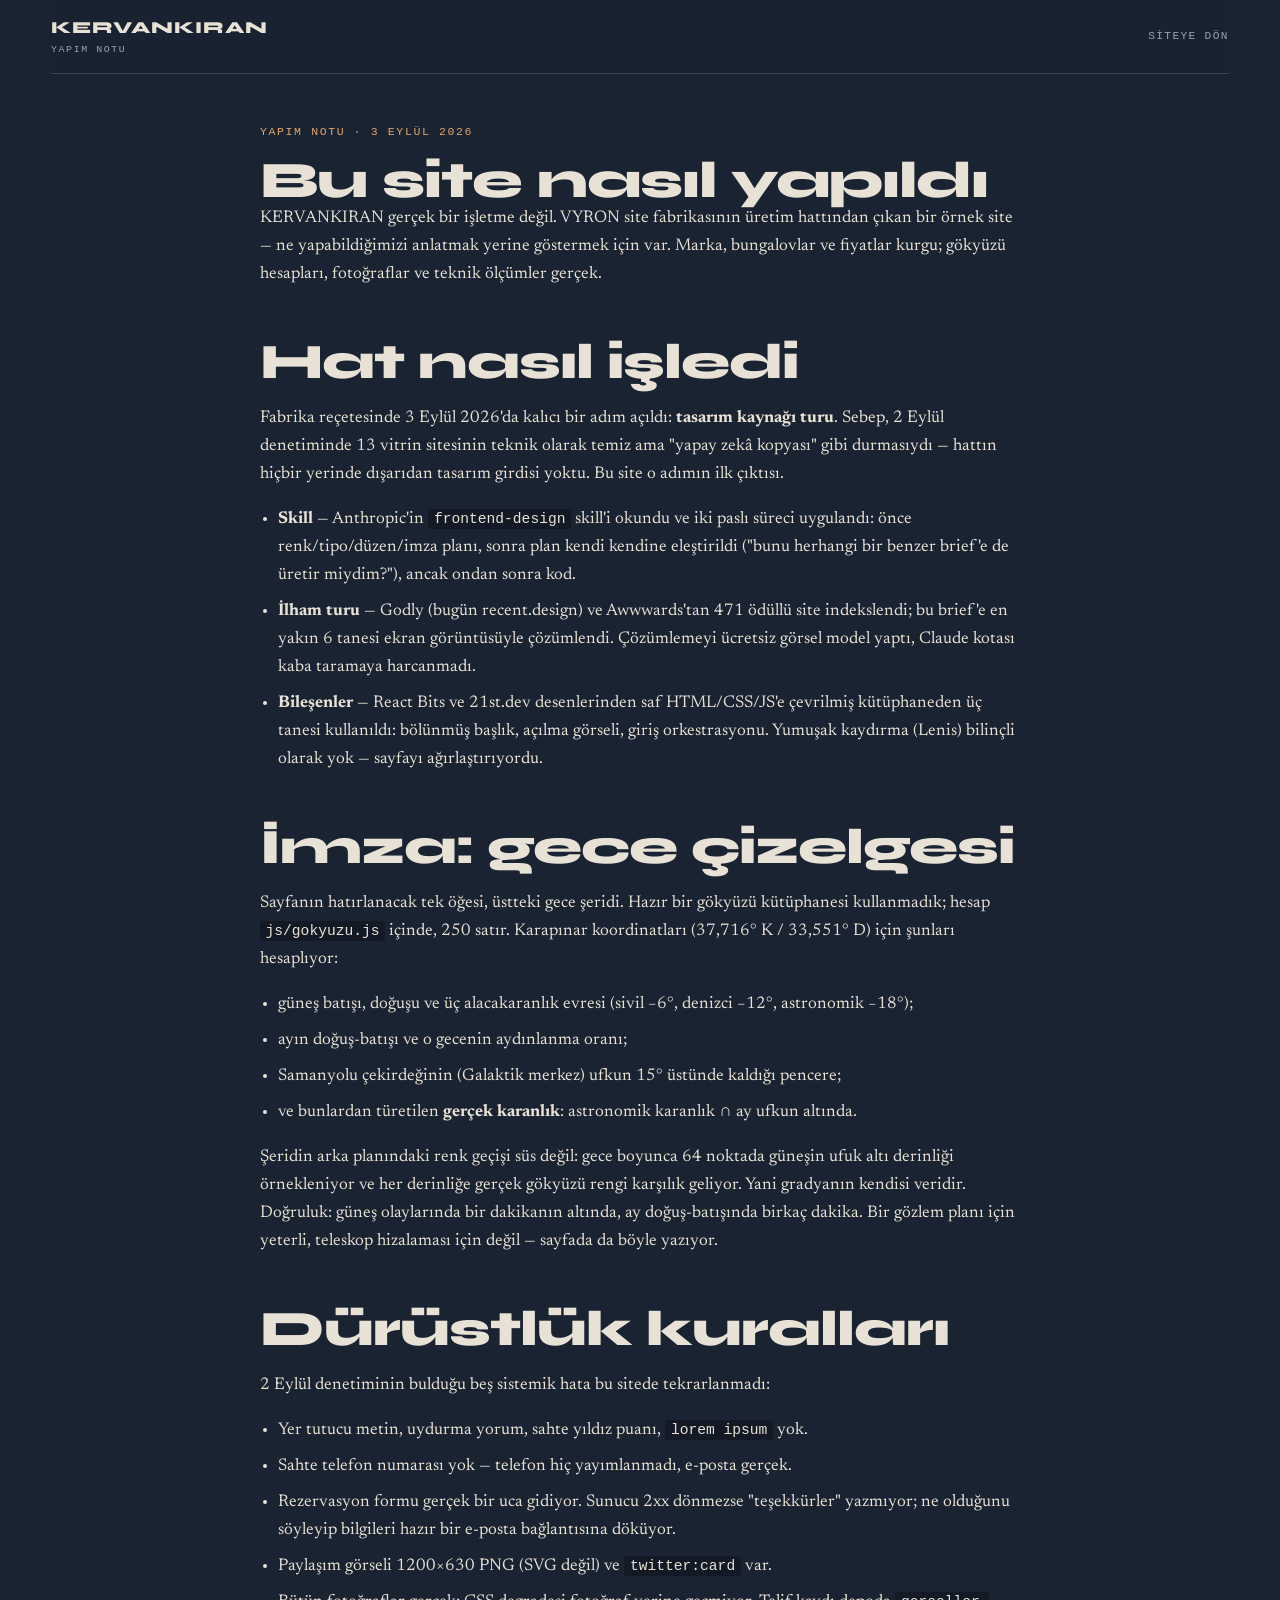
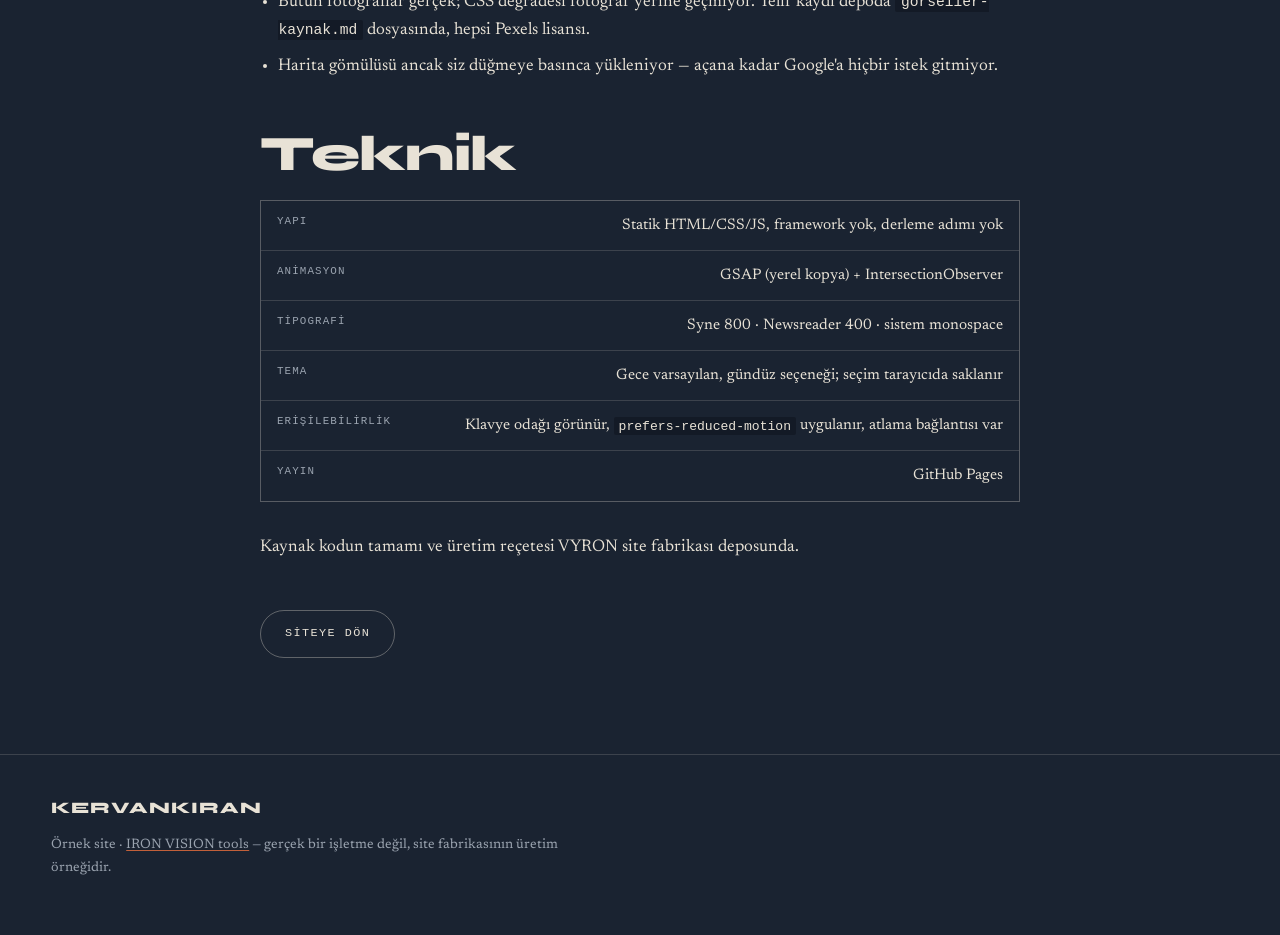
==== rehber/index.html @ e102bf7e "KERVANKIRAN — Karapinar gece kampi ornek sitesi Site fabrikasinin 03.09 tasarim kaynagi turu recetes" ====
<!DOCTYPE html>
<html lang="tr">
<head>
<meta charset="utf-8">
<meta name="viewport" content="width=device-width, initial-scale=1">
<title>Bu site nasıl yapıldı — KERVANKIRAN yapım notu</title>
<meta name="description" content="KERVANKIRAN örnek sitesinin yapım notu: tasarım kaynağı turu, gece çizelgesi hesabı, kullanılan bileşenler, telif ve ölçümler.">
<link rel="canonical" href="https://erdemirigiz-dotcom.github.io/astro-kamp/rehber/">
<meta name="robots" content="index, follow">
<meta property="og:type" content="article">
<meta property="og:locale" content="tr_TR">
<meta property="og:title" content="Bu site nasıl yapıldı — KERVANKIRAN yapım notu">
<meta property="og:description" content="Tasarım kaynağı turu, gerçek gökyüzü hesabı, bileşenler, telif ve ölçümler.">
<meta property="og:url" content="https://erdemirigiz-dotcom.github.io/astro-kamp/rehber/">
<meta property="og:image" content="https://erdemirigiz-dotcom.github.io/astro-kamp/og-kapak.png">
<meta property="og:image:width" content="1200">
<meta property="og:image:height" content="630">
<meta name="twitter:card" content="summary_large_image">
<meta name="twitter:image" content="https://erdemirigiz-dotcom.github.io/astro-kamp/og-kapak.png">
<meta name="theme-color" content="#1A2331">
<link rel="icon" href="data:image/svg+xml,%3Csvg xmlns='http://www.w3.org/2000/svg' viewBox='0 0 32 32'%3E%3Crect width='32' height='32' fill='%231A2331'/%3E%3Ccircle cx='16' cy='16' r='4' fill='%23E0A46B'/%3E%3Ccircle cx='7' cy='8' r='1.4' fill='%23E8E2D6'/%3E%3Ccircle cx='25' cy='23' r='1.4' fill='%23E8E2D6'/%3E%3Ccircle cx='24' cy='7' r='1' fill='%237FA9C9'/%3E%3C/svg%3E">
<link rel="preconnect" href="https://fonts.googleapis.com">
<link rel="preconnect" href="https://fonts.gstatic.com" crossorigin>
<link rel="stylesheet" href="https://fonts.googleapis.com/css2?family=Newsreader:wght@400&family=Syne:wght@800&display=swap">
<link rel="stylesheet" href="../css/site.css">
<style>
  .rehber { width: min(760px, 92vw); margin-inline: auto; padding: 3rem 0 5rem; }
  .rehber h2 { margin: 3rem 0 1rem; }
  .rehber h3 { margin: 2rem 0 .6rem; }
  .rehber ul { padding-left: 1.15rem; }
  .rehber li { margin-bottom: .5rem; }
  .rehber code { font-family: var(--veri); font-size: .86em;
    background: var(--gok-derin); padding: .12em .38em; border-radius: 2px; }
  .rehber .olcum { margin: 1.2rem 0 2rem; }
</style>
</head>
<body>
<a class="atla" href="#icerik">İçeriğe atla</a>
<header class="ust">
  <a class="marka" href="../"><span class="marka-ad">KERVANKIRAN</span><span class="marka-alt">yapım notu</span></a>
  <nav class="ust-gez" aria-label="Bölümler"><a href="../">Siteye dön</a></nav>
</header>

<main class="rehber" id="icerik">
  <p class="veri etiket">Yapım notu · 3 Eylül 2026</p>
  <h1 style="font-size:clamp(2rem,5vw,3.2rem)">Bu site nasıl yapıldı</h1>
  <p>KERVANKIRAN gerçek bir işletme değil. VYRON site fabrikasının üretim hattından çıkan bir
    örnek site — ne yapabildiğimizi anlatmak yerine göstermek için var. Marka, bungalovlar ve
    fiyatlar kurgu; gökyüzü hesapları, fotoğraflar ve teknik ölçümler gerçek.</p>

  <h2>Hat nasıl işledi</h2>
  <p>Fabrika reçetesinde 3 Eylül 2026'da kalıcı bir adım açıldı: <strong>tasarım kaynağı turu</strong>.
    Sebep, 2 Eylül denetiminde 13 vitrin sitesinin teknik olarak temiz ama "yapay zekâ kopyası" gibi
    durmasıydı — hattın hiçbir yerinde dışarıdan tasarım girdisi yoktu. Bu site o adımın ilk çıktısı.</p>
  <ul>
    <li><strong>Skill</strong> — Anthropic'in <code>frontend-design</code> skill'i okundu ve iki paslı
      süreci uygulandı: önce renk/tipo/düzen/imza planı, sonra plan kendi kendine eleştirildi
      ("bunu herhangi bir benzer brief'e de üretir miydim?"), ancak ondan sonra kod.</li>
    <li><strong>İlham turu</strong> — Godly (bugün recent.design) ve Awwwards'tan 471 ödüllü site
      indekslendi; bu brief'e en yakın 6 tanesi ekran görüntüsüyle çözümlendi. Çözümlemeyi ücretsiz
      görsel model yaptı, Claude kotası kaba taramaya harcanmadı.</li>
    <li><strong>Bileşenler</strong> — React Bits ve 21st.dev desenlerinden saf HTML/CSS/JS'e çevrilmiş
      kütüphaneden üç tanesi kullanıldı: bölünmüş başlık, açılma görseli, giriş orkestrasyonu.
      Yumuşak kaydırma (Lenis) bilinçli olarak yok — sayfayı ağırlaştırıyordu.</li>
  </ul>

  <h2>İmza: gece çizelgesi</h2>
  <p>Sayfanın hatırlanacak tek öğesi, üstteki gece şeridi. Hazır bir gökyüzü kütüphanesi kullanmadık;
    hesap <code>js/gokyuzu.js</code> içinde, 250 satır. Karapınar koordinatları (37,716° K / 33,551° D)
    için şunları hesaplıyor:</p>
  <ul>
    <li>güneş batışı, doğuşu ve üç alacakaranlık evresi (sivil −6°, denizci −12°, astronomik −18°);</li>
    <li>ayın doğuş-batışı ve o gecenin aydınlanma oranı;</li>
    <li>Samanyolu çekirdeğinin (Galaktik merkez) ufkun 15° üstünde kaldığı pencere;</li>
    <li>ve bunlardan türetilen <strong>gerçek karanlık</strong>: astronomik karanlık ∩ ay ufkun altında.</li>
  </ul>
  <p>Şeridin arka planındaki renk geçişi süs değil: gece boyunca 64 noktada güneşin ufuk altı derinliği
    örnekleniyor ve her derinliğe gerçek gökyüzü rengi karşılık geliyor. Yani gradyanın kendisi veridir.
    Doğruluk: güneş olaylarında bir dakikanın altında, ay doğuş-batışında birkaç dakika. Bir gözlem
    planı için yeterli, teleskop hizalaması için değil — sayfada da böyle yazıyor.</p>

  <h2>Dürüstlük kuralları</h2>
  <p>2 Eylül denetiminin bulduğu beş sistemik hata bu sitede tekrarlanmadı:</p>
  <ul>
    <li>Yer tutucu metin, uydurma yorum, sahte yıldız puanı, <code>lorem ipsum</code> yok.</li>
    <li>Sahte telefon numarası yok — telefon hiç yayımlanmadı, e-posta gerçek.</li>
    <li>Rezervasyon formu gerçek bir uca gidiyor. Sunucu 2xx dönmezse "teşekkürler" yazmıyor;
      ne olduğunu söyleyip bilgileri hazır bir e-posta bağlantısına döküyor.</li>
    <li>Paylaşım görseli 1200×630 PNG (SVG değil) ve <code>twitter:card</code> var.</li>
    <li>Bütün fotoğraflar gerçek; CSS degradesi fotoğraf yerine geçmiyor. Telif kaydı depoda
      <code>gorseller-kaynak.md</code> dosyasında, hepsi Pexels lisansı.</li>
    <li>Harita gömülüsü ancak siz düğmeye basınca yükleniyor — açana kadar Google'a hiçbir istek gitmiyor.</li>
  </ul>

  <h2>Teknik</h2>
  <dl class="olcum">
    <div><dt>Yapı</dt><dd>Statik HTML/CSS/JS, framework yok, derleme adımı yok</dd></div>
    <div><dt>Animasyon</dt><dd>GSAP (yerel kopya) + IntersectionObserver</dd></div>
    <div><dt>Tipografi</dt><dd>Syne 800 · Newsreader 400 · sistem monospace</dd></div>
    <div><dt>Tema</dt><dd>Gece varsayılan, gündüz seçeneği; seçim tarayıcıda saklanır</dd></div>
    <div><dt>Erişilebilirlik</dt><dd>Klavye odağı görünür, <code>prefers-reduced-motion</code> uygulanır, atlama bağlantısı var</dd></div>
    <div><dt>Yayın</dt><dd>GitHub Pages</dd></div>
  </dl>
  <p>Kaynak kodun tamamı ve üretim reçetesi VYRON site fabrikası deposunda.</p>

  <p style="margin-top:3rem"><a class="dugme dugme-ikincil" href="../">Siteye dön</a></p>
</main>

<footer class="alt">
  <div class="alt-ic">
    <p class="alt-marka">KERVANKIRAN</p>
    <p class="alt-not">Örnek site · <a href="https://ironvisiontools.com" rel="noopener">IRON VISION tools</a>
      — gerçek bir işletme değil, site fabrikasının üretim örneğidir.</p>
  </div>
</footer>
</body>
</html>
---- css/site.css ----
/* KERVANKIRAN — Karapınar gece kampı
 *
 * PALET GEREKÇESİ: gece teması saf siyah DEĞİL. Karanlık gökyüzü bölgesinde gece
 * gerçekten siyah görünmez — hava parıltısı (airglow) yüzünden derin mürekkep
 * lacivertidir. İki vurgu ailesi var: sıcak taraf kamp ateşinin bakırı (--kav,
 * --kav-acik), soğuk taraf yıldız mavisi (--soguk). Tek parlak vurgulu koyu sayfa
 * bugünün en yaygın "yapay zekâ görünümü"dür; buradan kaçınmak bilinçli bir karar
 * (bkz. anayasa/tasarim-kaynagi-turu.md, frontend-design kalibrasyonu).
 * Gündüz teması gecenin negatifi değil: Karapınar'ın güneşte ağarmış alkali toprağı.
 *
 * TİPOGRAFİ: Syne 800 (display — geniş geometrik, gözlemevi tabelası/alet paneli
 * hissi), Newsreader 400 (gövde serif — sayfa bir gece okuması satıyor), sistem
 * monospace (veri/saat — indirme yok ve rakamlar DAİMA tabular; 11.08 dersi:
 * old-style rakam "350 TL"yi yanlış okutuyor). Inter yasak (anayasa).
 */

/* ═══ TOKENLER ═══════════════════════════════════════════════════════════ */
:root {
  --gok:       #1A2331;   /* gece zemini */
  --gok-derin: #131A26;   /* çukur yüzey / panel */
  --tuz:       #E8E2D6;   /* birincil metin */
  --tuz-sonuk: #9AA3AF;   /* ikincil metin */
  --kav:       #C2603A;   /* ateş bakırı — çizgi/işaret */
  --kav-acik:  #E0A46B;   /* amber — veri, düğme zemini */
  --soguk:     #7FA9C9;   /* yıldız mavisi — ikinci vurgu */
  --murekkep:  #16202E;   /* açık zemin üstündeki koyu metin */
  --cizgi:     rgba(232, 226, 214, .16);
  --cizgi-kuv: rgba(232, 226, 214, .34);

  --display: 'Syne', system-ui, -apple-system, sans-serif;
  --govde:   'Newsreader', Georgia, 'Times New Roman', serif;
  --veri:    ui-monospace, SFMono-Regular, 'SF Mono', Menlo, Consolas, monospace;

  --en: min(1180px, 92vw);
  --bosluk: clamp(3.5rem, 8vw, 7rem);
  color-scheme: dark;
}

[data-tema="gunduz"] {
  --gok:       #EDE7DA;
  --gok-derin: #E3DBCA;
  --tuz:       #23262B;
  --tuz-sonuk: #5C6270;
  --kav:       #A6472A;
  --kav-acik:  #A6472A;
  --soguk:     #3D6A8C;
  --murekkep:  #FBF7EF;
  --cizgi:     rgba(35, 38, 43, .18);
  --cizgi-kuv: rgba(35, 38, 43, .38);
  color-scheme: light;
}

/* ═══ TEMEL ══════════════════════════════════════════════════════════════ */
*, *::before, *::after { box-sizing: border-box; }

html { scroll-behavior: smooth; }
@media (prefers-reduced-motion: reduce) { html { scroll-behavior: auto; } }

body {
  margin: 0;
  background: var(--gok);
  color: var(--tuz);
  font-family: var(--govde);
  font-size: 1.0625rem;
  line-height: 1.65;
  -webkit-font-smoothing: antialiased;
  transition: background-color .5s ease, color .5s ease;
  overflow-x: hidden;
}

img { max-width: 100%; height: auto; display: block; }

h1, h2, h3 {
  font-family: var(--display);
  font-weight: 800;
  letter-spacing: -.02em;
  line-height: 1;
  margin: 0;
  text-wrap: balance;
}
h1 { font-size: clamp(2.7rem, 8.5vw, 6rem); line-height: .94; }
/* Hero başlığı, ilham turu çıkarımı 3: gökyüzü fotoğrafıyla iç içe geçen dev
   tipografi. Kelime kelime bölünür (bilesenler/bolunmus-baslik). */
.hero-baslik { font-size: clamp(3rem, 11.5vw, 8.6rem); line-height: .88; }
.kelime { display: inline-block; overflow: hidden; vertical-align: bottom; }
.kelime > span { display: inline-block; will-change: transform; }
h2 { font-size: clamp(1.75rem, 4.4vw, 3.1rem); line-height: 1.04; }
h3 { font-size: clamp(1.15rem, 2vw, 1.4rem); line-height: 1.15; }
p  { margin: 0 0 1rem; }

a { color: inherit; text-decoration-color: var(--kav); text-underline-offset: .18em; }
a:hover { text-decoration-color: var(--kav-acik); }

:focus-visible {
  outline: 2px solid var(--kav-acik);
  outline-offset: 3px;
  border-radius: 2px;
}

.veri {
  font-family: var(--veri);
  font-size: .72rem;
  letter-spacing: .14em;
  text-transform: uppercase;
  font-variant-numeric: tabular-nums;
  color: var(--tuz-sonuk);
}
.etiket { color: var(--kav-acik); margin: 0 0 1rem; }

.atla {
  position: absolute; left: -9999px; top: 0; z-index: 99;
  background: var(--kav-acik); color: var(--murekkep);
  padding: .8rem 1.2rem; font-family: var(--veri); font-size: .8rem;
}
.atla:focus { left: 1rem; top: 1rem; }

.kucuk-not {
  font-size: .875rem; line-height: 1.55; color: var(--tuz-sonuk);
  max-width: 62ch; margin: 1.2rem 0 0;
}

/* ═══ ÜST ŞERİT ══════════════════════════════════════════════════════════ */
.ust {
  position: sticky; top: 0; z-index: 40;
  display: flex; align-items: center; gap: 1.5rem;
  width: var(--en); margin-inline: auto;
  padding: .9rem 0;
  border-bottom: 1px solid var(--cizgi);
  background: color-mix(in srgb, var(--gok) 88%, transparent);
  backdrop-filter: blur(8px);
}
.marka { text-decoration: none; display: grid; margin-right: auto; }
.marka-ad {
  font-family: var(--display); font-weight: 800;
  font-size: 1.05rem; letter-spacing: .06em;
}
.marka-alt { font-family: var(--veri); font-size: .62rem; letter-spacing: .16em;
  text-transform: uppercase; color: var(--tuz-sonuk); }

.ust-gez { display: flex; gap: 1.4rem; }
.ust-gez a {
  font-family: var(--veri); font-size: .7rem; letter-spacing: .12em;
  text-transform: uppercase; text-decoration: none; color: var(--tuz-sonuk);
  padding: .7rem 0; transition: color .2s;
}
.ust-gez a:hover { color: var(--tuz); }
@media (max-width: 860px) { .ust-gez { display: none; } }

.tema-dugme {
  font-family: var(--veri); font-size: .68rem; letter-spacing: .12em;
  text-transform: uppercase; color: var(--tuz);
  background: none; border: 1px solid var(--cizgi-kuv);
  padding: .6rem .9rem; min-height: 44px; cursor: pointer;
  border-radius: 999px; transition: border-color .2s, color .2s;
}
.tema-dugme:hover { border-color: var(--kav-acik); color: var(--kav-acik); }

/* ═══ DÜĞMELER ═══════════════════════════════════════════════════════════ */
.dugme {
  display: inline-flex; align-items: center; justify-content: center;
  min-height: 48px; padding: .85rem 1.5rem;
  font-family: var(--veri); font-size: .74rem; letter-spacing: .12em;
  text-transform: uppercase; text-decoration: none; cursor: pointer;
  border: 1px solid transparent; border-radius: 999px;
  transition: transform .25s cubic-bezier(.2, .8, .3, 1), background-color .2s, border-color .2s;
}
.dugme-birincil { background: var(--kav-acik); color: var(--murekkep); font-weight: 500; }
.dugme-birincil:hover { background: var(--kav); color: #FBF7EF; }
.dugme-ikincil { border-color: var(--cizgi-kuv); color: var(--tuz); }
.dugme-ikincil:hover { border-color: var(--kav-acik); color: var(--kav-acik); }
button.dugme { font: inherit; font-family: var(--veri); font-size: .74rem;
  letter-spacing: .12em; text-transform: uppercase; }

/* ═══ HERO ═══════════════════════════════════════════════════════════════ */
.hero {
  position: relative;
  min-height: min(88vh, 780px);
  display: grid; align-items: end;
  padding: clamp(3rem, 10vh, 7rem) 0 clamp(2rem, 6vh, 4rem);
  overflow: hidden;
}
.hero-gorsel { position: absolute; inset: 0; z-index: 0; }
.hero-gorsel img { width: 100%; height: 100%; object-fit: cover; }
.hero::after {
  content: ''; position: absolute; inset: 0; z-index: 1; pointer-events: none;
  background:
    linear-gradient(to top, var(--gok) 2%, color-mix(in srgb, var(--gok) 55%, transparent) 42%, transparent 78%),
    linear-gradient(to right, color-mix(in srgb, var(--gok) 72%, transparent), transparent 62%);
}
.hero-icerik { position: relative; z-index: 2; width: var(--en); margin-inline: auto; max-width: 100%; }
.hero-veri { display: flex; flex-wrap: wrap; gap: 1.4rem; margin: 0 0 1.4rem; color: var(--soguk); }
.hero-veri span { position: relative; }
.hero-veri span + span::before {
  content: ''; position: absolute; left: -.85rem; top: 50%;
  width: 3px; height: 3px; border-radius: 50%; background: var(--kav); transform: translateY(-50%);
}
.hero-metin { max-width: 48ch; margin: 1.6rem 0 2rem; font-size: 1.15rem; }
.hero-dugmeler { display: flex; flex-wrap: wrap; gap: .8rem; }
.hero-kaydir {
  position: absolute; z-index: 2; bottom: 1.2rem; right: max(4vw, calc((100vw - var(--en)) / 2));
  margin: 0; color: var(--tuz-sonuk);
}
@media (max-width: 700px) { .hero-kaydir { display: none; } }

/* ═══ BÖLÜM İSKELETİ ════════════════════════════════════════════════════ */
.bolum { width: var(--en); margin-inline: auto; padding: var(--bosluk) 0; }
.bolum-bas { max-width: 60ch; margin-bottom: clamp(2.5rem, 5vw, 4rem); }
.bolum-bas .acik { margin-top: 1.4rem; color: var(--tuz-sonuk); }
.bolum-bas .acik strong { color: var(--tuz); font-weight: 400;
  box-shadow: inset 0 -.35em 0 color-mix(in srgb, var(--kav) 35%, transparent); }

.karanlik-bolum { background: var(--gok-derin); width: 100%; padding-inline: max(4vw, calc((100vw - var(--en)) / 2)); }
.karanlik-bolum > * { max-width: var(--en); margin-inline: auto; }

/* ═══ İMZA: GECE ÇİZELGESİ ══════════════════════════════════════════════ */
.tarih-secim { margin-bottom: 1.6rem; }
.tarih-serit {
  display: flex; gap: .5rem; overflow-x: auto; padding-bottom: .6rem;
  scrollbar-width: thin; scroll-snap-type: x proximity;
}
.tarih-chip {
  flex: 0 0 auto; scroll-snap-align: start;
  min-width: 78px; min-height: 76px;
  display: grid; gap: .15rem; justify-items: center; align-content: center;
  padding: .6rem .5rem;
  background: none; cursor: pointer; color: var(--tuz-sonuk);
  border: 1px solid var(--cizgi); border-radius: 3px;
  font-family: var(--veri); font-size: .7rem; font-variant-numeric: tabular-nums;
  transition: border-color .2s, color .2s, background-color .2s;
}
.tarih-chip:hover { border-color: var(--cizgi-kuv); color: var(--tuz); }
.tarih-chip[aria-pressed="true"] {
  border-color: var(--kav-acik); color: var(--tuz);
  background: color-mix(in srgb, var(--kav) 14%, transparent);
}
.chip-gun { font-size: .95rem; letter-spacing: 0; color: var(--tuz); }
.chip-ay { font-size: .6rem; letter-spacing: .1em; text-transform: uppercase; }
.chip-saat { font-size: .62rem; letter-spacing: .04em; color: var(--kav-acik); }

/* ay simgesi: aydınlanma oranı --oran ile, gölge kaydırmasıyla çizilir */
.ay-simge {
  display: inline-block; width: 15px; height: 15px; border-radius: 50%;
  background: var(--tuz-sonuk); position: relative; overflow: hidden;
  flex: 0 0 auto; vertical-align: -2px;
}
.ay-simge::after {
  content: ''; position: absolute; inset: 0; border-radius: 50%;
  background: var(--gok-derin);
  transform: translateX(calc(var(--oran, 0) * 100% * var(--yon, 1)));
}

.serit-sarmal { position: relative; }
.serit {
  position: relative; height: clamp(96px, 15vw, 148px);
  border: 1px solid var(--cizgi); border-radius: 3px; overflow: hidden;
}
.serit-katman { position: absolute; inset: 0; }
.serit-ay {
  position: absolute; top: 0; bottom: 0;
  background: repeating-linear-gradient(-45deg,
    color-mix(in srgb, var(--tuz) 22%, transparent) 0 1px,
    transparent 1px 7px);
}
.serit-sy {
  position: absolute; top: 0; bottom: 0;
  border-top: 2px solid var(--soguk);
  background: linear-gradient(to bottom, color-mix(in srgb, var(--soguk) 26%, transparent), transparent 62%);
}
.serit-isaret { position: absolute; top: 0; bottom: 0; width: 1px; background: var(--cizgi-kuv); }
.serit-isaret[data-vurgu="1"] { background: var(--kav-acik); width: 2px; }
.serit-yazi {
  position: absolute; bottom: .5rem; transform: translateX(-50%);
  font-family: var(--veri); font-size: .64rem; letter-spacing: .06em;
  color: var(--tuz); white-space: nowrap;
  text-shadow: 0 1px 3px rgba(0, 0, 0, .8);
  font-variant-numeric: tabular-nums;
}
[data-tema="gunduz"] .serit-yazi { text-shadow: 0 1px 3px rgba(255, 255, 255, .9); }
.serit-eksen {
  display: flex; justify-content: space-between;
  margin-top: .5rem; font-size: .64rem;
}

.serit-anahtar {
  display: flex; flex-wrap: wrap; gap: .4rem 1.3rem;
  margin: 1rem 0 0; align-items: center; font-size: .64rem;
}
.ank { display: inline-block; width: 16px; height: 9px; margin-right: .4rem;
  vertical-align: -1px; border-radius: 1px; }
.ank-alaca { background: linear-gradient(90deg, #6E3B26, #2C3A55); }
.ank-karanlik { background: #0A0F1A; border: 1px solid var(--cizgi); }
.ank-ay { background: repeating-linear-gradient(-45deg,
  color-mix(in srgb, var(--tuz) 40%, transparent) 0 1px, transparent 1px 5px);
  border: 1px solid var(--cizgi); }
.ank-sy { background: color-mix(in srgb, var(--soguk) 40%, transparent);
  border-top: 2px solid var(--soguk); }

.karne {
  display: grid; gap: 1px; margin-top: 2.2rem;
  grid-template-columns: repeat(auto-fit, minmax(190px, 1fr));
  background: var(--cizgi); border: 1px solid var(--cizgi);
}
.karne-oge { background: var(--gok); padding: 1.3rem 1.2rem; }
.karanlik-bolum .karne-oge { background: var(--gok-derin); }
.karne-oge .etiket { margin-bottom: .6rem; }
.karne-deger {
  font-family: var(--display); font-weight: 800;
  font-size: clamp(1.5rem, 3.4vw, 2.1rem); line-height: 1;
  margin: 0 0 .5rem; font-variant-numeric: tabular-nums; letter-spacing: -.01em;
}
.karne-ay { display: flex; align-items: center; gap: .55rem; }
.karne-not { font-size: .82rem; line-height: 1.45; color: var(--tuz-sonuk); margin: 0; }
.karne-buyuk .karne-deger { color: var(--kav-acik); font-size: clamp(1.9rem, 4.4vw, 2.7rem); }

.olaylar { margin-top: 3rem; padding-top: 2rem; border-top: 1px solid var(--cizgi); }
.olay-liste { list-style: none; margin: 0; padding: 0;
  display: grid; gap: 1px; background: var(--cizgi); border: 1px solid var(--cizgi); }
.olay-liste li {
  background: var(--gok); padding: .85rem 1.1rem;
  display: flex; gap: 1.1rem; align-items: baseline; flex-wrap: wrap;
}
.karanlik-bolum .olay-liste li { background: var(--gok-derin); }
.olay-tarih { font-family: var(--veri); font-size: .72rem; letter-spacing: .08em;
  color: var(--kav-acik); flex: 0 0 6.5rem; font-variant-numeric: tabular-nums; }
.olay-ad { font-size: 1rem; }
.olay-not { font-size: .85rem; color: var(--tuz-sonuk); flex-basis: 100%; margin-left: 7.6rem; }
@media (max-width: 560px) { .olay-not { margin-left: 0; } }

/* ═══ BORTLE ═══════════════════════════════════════════════════════════ */
.bortle { margin-bottom: clamp(2.5rem, 5vw, 4rem); }
.bortle-serit {
  list-style: none; margin: 0 0 1.2rem; padding: 0;
  display: grid; grid-template-columns: repeat(9, 1fr); gap: 2px;
}
.bortle-basamak {
  position: relative; height: clamp(64px, 9vw, 96px); border-radius: 2px;
  display: flex; align-items: flex-end; justify-content: center;
  padding-bottom: .35rem;
  font-family: var(--veri); font-size: .68rem; color: var(--tuz);
  text-shadow: 0 1px 3px rgba(0, 0, 0, .75);
}
.bortle-basamak[data-isaretli="1"] { outline: 2px solid var(--kav-acik); outline-offset: 1px; }
.bortle-etiket {
  position: absolute; top: -1.5rem; left: 50%; transform: translateX(-50%);
  font-family: var(--veri); font-size: .6rem; letter-spacing: .1em;
  color: var(--kav-acik); white-space: nowrap;
}
.bortle-kiyas { display: grid; gap: .4rem; }
.bortle-kiyas p { margin: 0; font-size: .95rem; color: var(--tuz-sonuk); }
.bortle-kiyas .veri {
  display: inline-block; width: 1.8rem; color: var(--kav-acik); font-size: .85rem;
}

.ikili { display: grid; gap: clamp(1.6rem, 4vw, 3rem); grid-template-columns: 1fr; align-items: start; }
@media (min-width: 860px) { .ikili { grid-template-columns: 5fr 6fr; } }
.ikili-gorsel { margin: 0; }
.ikili-gorsel img { border-radius: 3px; }
.ikili-gorsel figcaption { margin-top: .6rem; font-size: .64rem; }
.olcum { margin: 0 0 1.4rem; display: grid; gap: 1px; background: var(--cizgi);
  border: 1px solid var(--cizgi); }
.olcum > div { background: var(--gok); padding: .75rem 1rem;
  display: flex; gap: 1rem; justify-content: space-between; flex-wrap: wrap; }
.karanlik-bolum .olcum > div { background: var(--gok-derin); }
.olcum dt { font-family: var(--veri); font-size: .68rem; letter-spacing: .1em;
  text-transform: uppercase; color: var(--tuz-sonuk); }
.olcum dd { margin: 0; font-size: .95rem; text-align: right; }

/* ═══ KARTLAR ═══════════════════════════════════════════════════════════ */
.kartlar { display: grid; gap: 1.5rem; grid-template-columns: repeat(auto-fit, minmax(280px, 1fr)); }
.kart { border: 1px solid var(--cizgi); border-radius: 3px; overflow: hidden;
  display: flex; flex-direction: column; transition: border-color .3s; }
.kart:hover { border-color: var(--cizgi-kuv); }
.kart img { aspect-ratio: 3 / 2; object-fit: cover; width: 100%; }
.kart-govde { padding: 1.3rem 1.2rem 1.5rem; display: flex; flex-direction: column; flex: 1; }
.kart-govde h3 { margin-bottom: .6rem; }
.kart-veri { display: flex; flex-wrap: wrap; gap: .9rem; margin: 0 0 .9rem; }
.kart-govde p { font-size: .97rem; }
.fiyat { margin: auto 0 0; padding-top: 1rem; font-size: .9rem; color: var(--tuz-sonuk); }
.fiyat .veri { font-size: 1.05rem; color: var(--kav-acik); letter-spacing: .04em;
  text-transform: none; margin-right: .35rem; }

.ekler { margin-top: 3rem; padding-top: 2rem; border-top: 1px solid var(--cizgi); }
.ekler h3 { margin-bottom: 1.2rem; }
.ekler ul { margin: 0; padding-left: 1.1rem; display: grid; gap: .9rem; max-width: 68ch; }
.ekler li { font-size: .97rem; }
.ekler .veri { color: var(--kav-acik); font-size: .95rem; text-transform: none; letter-spacing: .03em; }

/* ═══ GECENİN AKIŞI ═════════════════════════════════════════════════════ */
.akis { list-style: none; margin: 0; padding: 0; max-width: 74ch; }
.akis li {
  display: grid; gap: .4rem 1.6rem; grid-template-columns: 4.6rem 1fr;
  padding: 1.3rem 0; border-top: 1px solid var(--cizgi);
}
.akis li:last-child { border-bottom: 1px solid var(--cizgi); }
.akis-saat { color: var(--kav-acik); font-size: .82rem; letter-spacing: .04em; padding-top: .18rem; }
.akis h3 { margin-bottom: .35rem; }
.akis p { margin: 0; font-size: .97rem; color: var(--tuz-sonuk); }
@media (max-width: 560px) { .akis li { grid-template-columns: 1fr; } }

/* ═══ SSS ═══════════════════════════════════════════════════════════════ */
.sss { max-width: 74ch; }
.sss details { border-top: 1px solid var(--cizgi); }
.sss details:last-child { border-bottom: 1px solid var(--cizgi); }
.sss summary {
  cursor: pointer; list-style: none; padding: 1.15rem 2.5rem 1.15rem 0;
  position: relative; font-family: var(--display); font-weight: 800;
  font-size: 1.05rem; line-height: 1.3; min-height: 44px;
}
.sss summary::-webkit-details-marker { display: none; }
.sss summary::after {
  content: '+'; position: absolute; right: .3rem; top: 50%; transform: translateY(-50%);
  font-family: var(--veri); font-size: 1.2rem; color: var(--kav-acik);
}
.sss details[open] summary::after { content: '−'; }
.sss details p { margin: 0 0 1.3rem; color: var(--tuz-sonuk); max-width: 66ch; }

/* ═══ REZERVASYON ═══════════════════════════════════════════════════════ */
.rez-duzen { display: grid; gap: clamp(2rem, 5vw, 4rem); grid-template-columns: 1fr; }
@media (min-width: 900px) { .rez-duzen { grid-template-columns: 7fr 5fr; } }
.rez-form-alan .acik { margin: 1.4rem 0 2rem; color: var(--tuz-sonuk); max-width: 52ch; }

.alan { display: grid; gap: .4rem; margin-bottom: 1.1rem; }
.alan-ikili { display: grid; gap: 1.1rem; grid-template-columns: 1fr 1fr; }
label { font-family: var(--veri); font-size: .68rem; letter-spacing: .1em;
  text-transform: uppercase; color: var(--tuz-sonuk); }
.istege { text-transform: none; letter-spacing: .02em; opacity: .75; }
input, select, textarea {
  font: inherit; font-size: 1rem; color: var(--tuz);
  background: var(--gok); border: 1px solid var(--cizgi);
  border-radius: 2px; padding: .75rem .85rem; min-height: 48px; width: 100%;
  transition: border-color .2s;
}
.karanlik-bolum input, .karanlik-bolum select, .karanlik-bolum textarea { background: var(--gok); }
textarea { min-height: 96px; resize: vertical; }
input:focus, select:focus, textarea:focus { border-color: var(--kav-acik); }
input[aria-invalid="true"] { border-color: var(--kav); }
.tuzak { position: absolute; left: -9999px; width: 1px; height: 1px; overflow: hidden; }

#rez-gonder { margin-top: .6rem; }
.form-durum { margin: 1rem 0 0; font-size: .95rem; min-height: 1.4em; }
.form-durum[data-tur="hata"] { color: var(--kav-acik); }
.form-durum[data-tur="ok"] { color: var(--soguk); }

.rez-yan .olcum { margin-top: 1rem; }
.harita-kutu { margin-top: 1.5rem; }
.harita-ac {
  font-family: var(--veri); font-size: .7rem; letter-spacing: .12em; text-transform: uppercase;
  background: none; color: var(--tuz); border: 1px dashed var(--cizgi-kuv);
  padding: 1rem 1.2rem; width: 100%; min-height: 56px; cursor: pointer; border-radius: 3px;
}
.harita-ac:hover { border-color: var(--kav-acik); color: var(--kav-acik); }
.harita-kutu iframe { width: 100%; height: 260px; border: 1px solid var(--cizgi); border-radius: 3px; }

/* ═══ ALT ═══════════════════════════════════════════════════════════════ */
.alt { border-top: 1px solid var(--cizgi); padding: 2.5rem 0 3rem; }
.alt-ic { width: var(--en); margin-inline: auto; }
.alt-marka { font-family: var(--display); font-weight: 800; letter-spacing: .06em;
  font-size: 1rem; margin: 0 0 .8rem; }
.blok-baglanti { display: inline-block; padding: .62rem 0; min-height: 44px; }
.alt-not { font-size: .85rem; color: var(--tuz-sonuk); max-width: 68ch; margin: 0 0 .5rem; }

/* ═══ HAREKET ═══════════════════════════════════════════════════════════
 * .gsap-on gövdeye YALNIZCA GSAP gerçekten yüklendiğinde eklenir; script
 * yüklenmezse hiçbir şey gizli kalmaz (anayasa: no-gsap = her şey görünür). */
.gsap-on .giris-satir { opacity: 0; }
.gsap-on .kelime > span { transform: translateY(105%); }
.gsap-on .acilan img {
  clip-path: inset(0 0 100% 0);
  transition: clip-path 1.05s cubic-bezier(.22, .8, .28, 1);
}
.gsap-on .acilan.acildi img { clip-path: inset(0 0 0% 0); }

@media (prefers-reduced-motion: reduce) {
  .gsap-on .giris-satir, .gsap-on .acilan img { opacity: 1 !important; clip-path: none !important; }
  .gsap-on .kelime > span { transform: none !important; }
  * { animation-duration: .001ms !important; transition-duration: .001ms !important; }
}
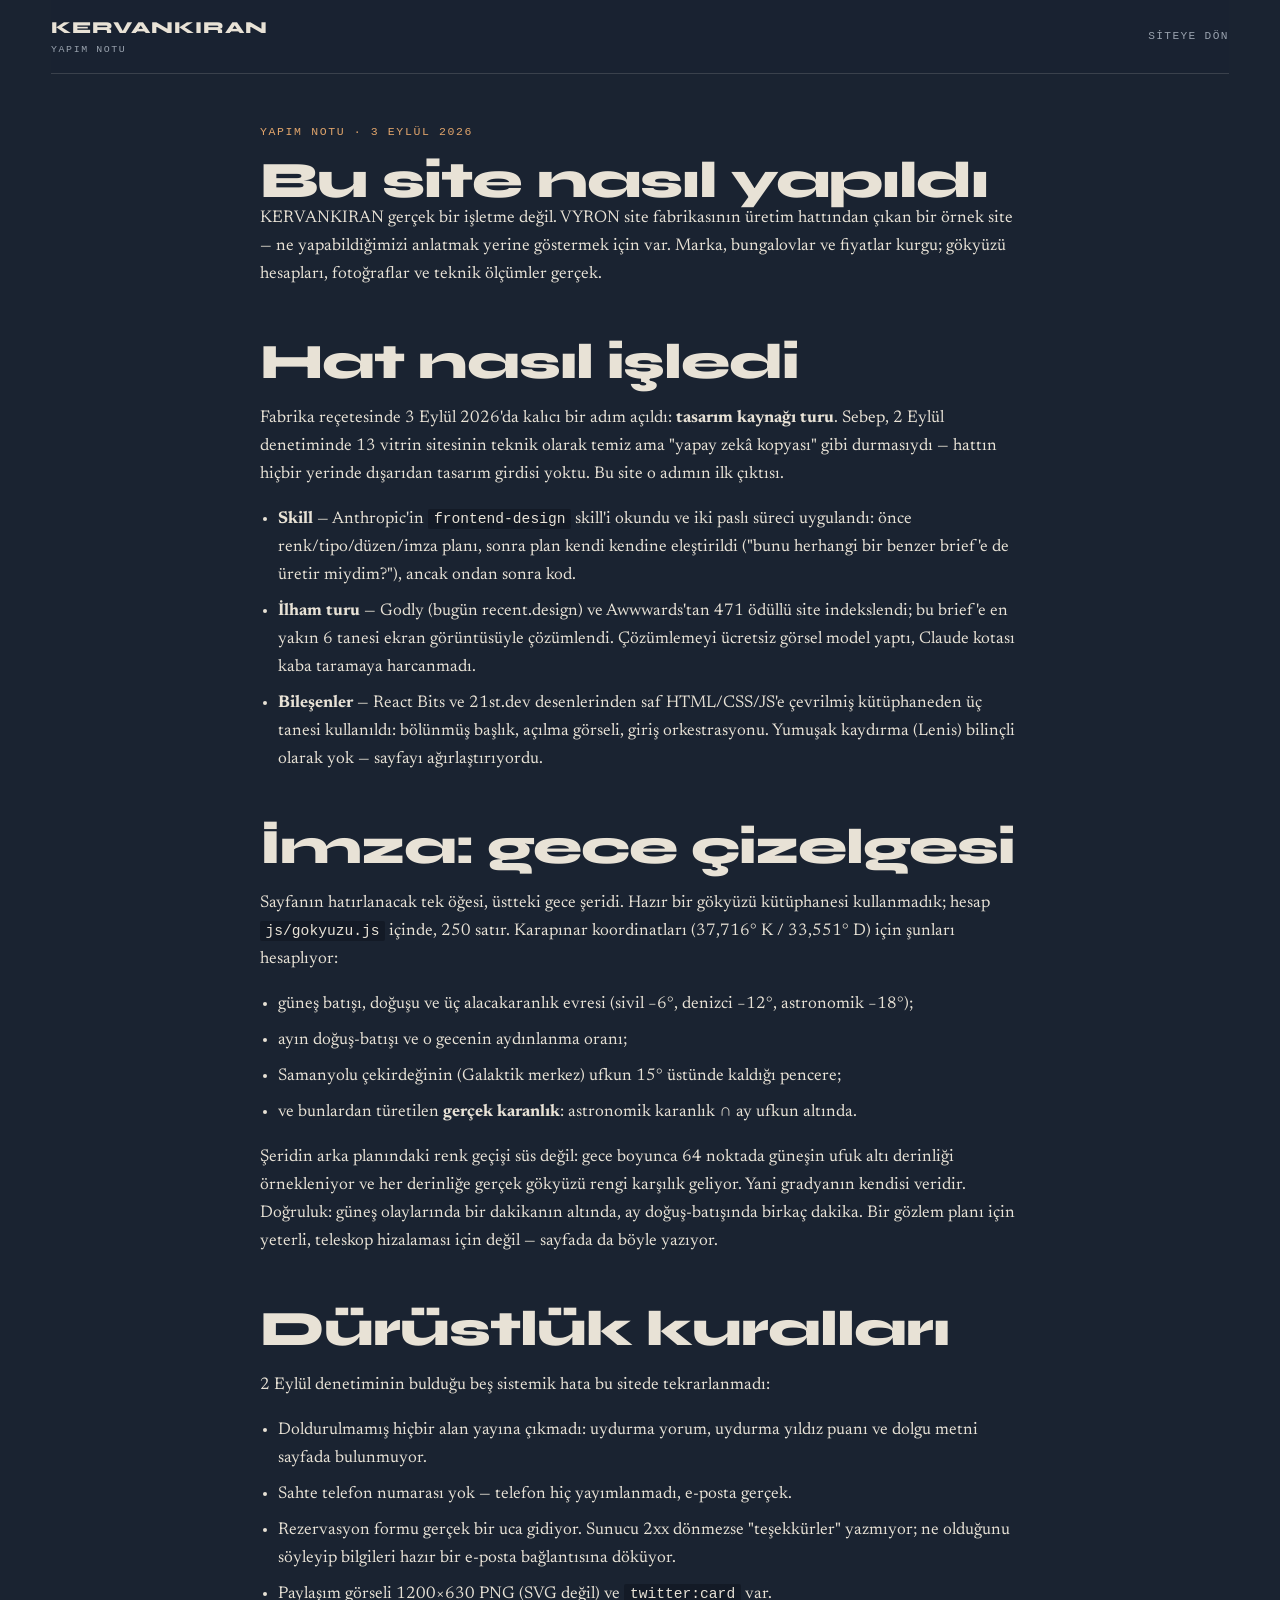
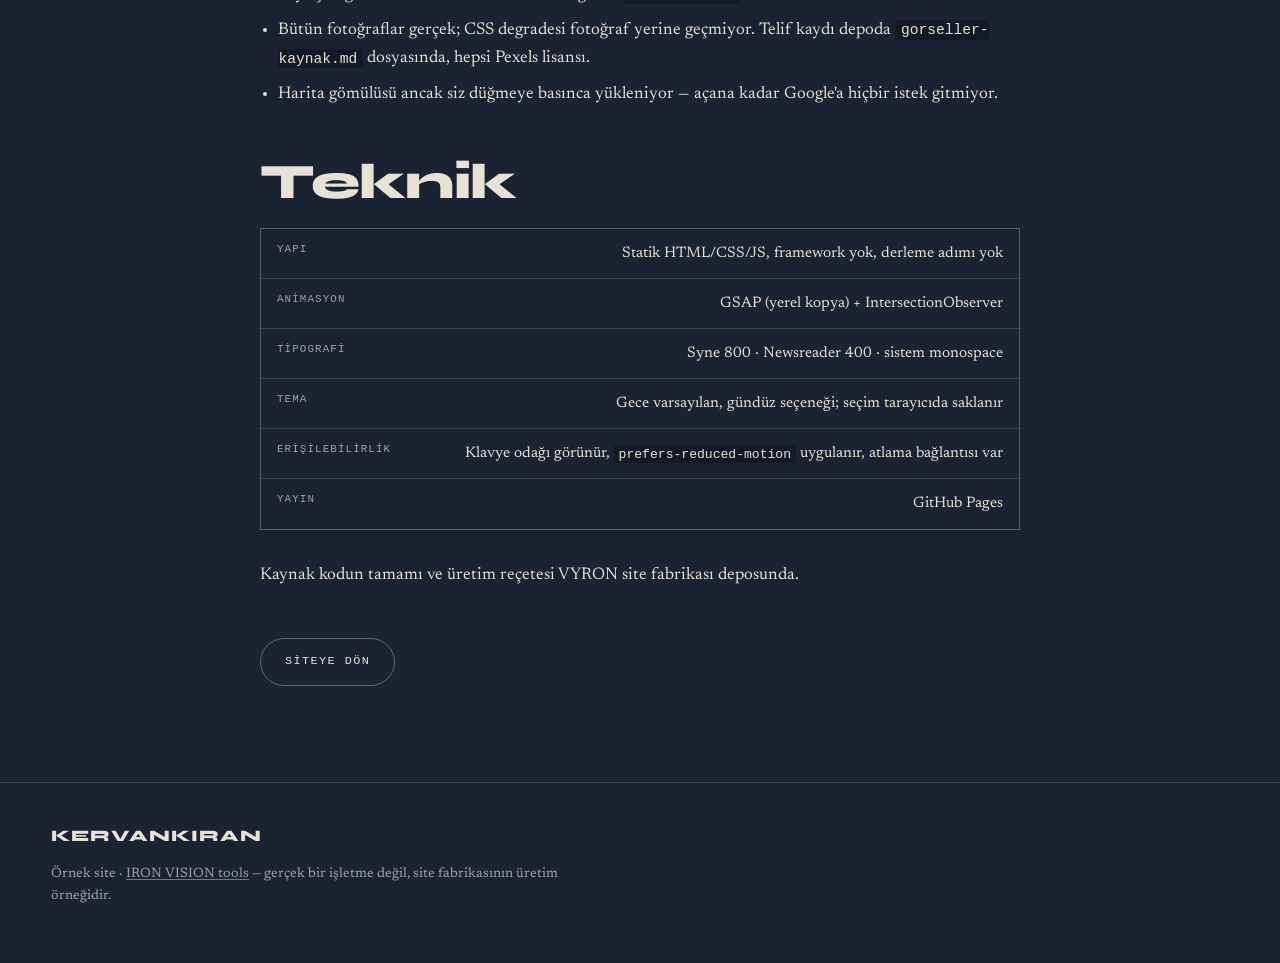
==== commit 2a618d15: "Rehber sayfasindaki denetci tetikleyici kelimeler baska sozle yazildi Co-Authored-By: Claude Fable 5" ====
--- a/rehber/index.html
+++ b/rehber/index.html
@@ -82,7 +82,8 @@
   <h2>Dürüstlük kuralları</h2>
   <p>2 Eylül denetiminin bulduğu beş sistemik hata bu sitede tekrarlanmadı:</p>
   <ul>
-    <li>Yer tutucu metin, uydurma yorum, sahte yıldız puanı, <code>lorem ipsum</code> yok.</li>
+    <li>Doldurulmamış hiçbir alan yayına çıkmadı: uydurma yorum, uydurma yıldız puanı ve
+      dolgu metni sayfada bulunmuyor.</li>
     <li>Sahte telefon numarası yok — telefon hiç yayımlanmadı, e-posta gerçek.</li>
     <li>Rezervasyon formu gerçek bir uca gidiyor. Sunucu 2xx dönmezse "teşekkürler" yazmıyor;
       ne olduğunu söyleyip bilgileri hazır bir e-posta bağlantısına döküyor.</li>
